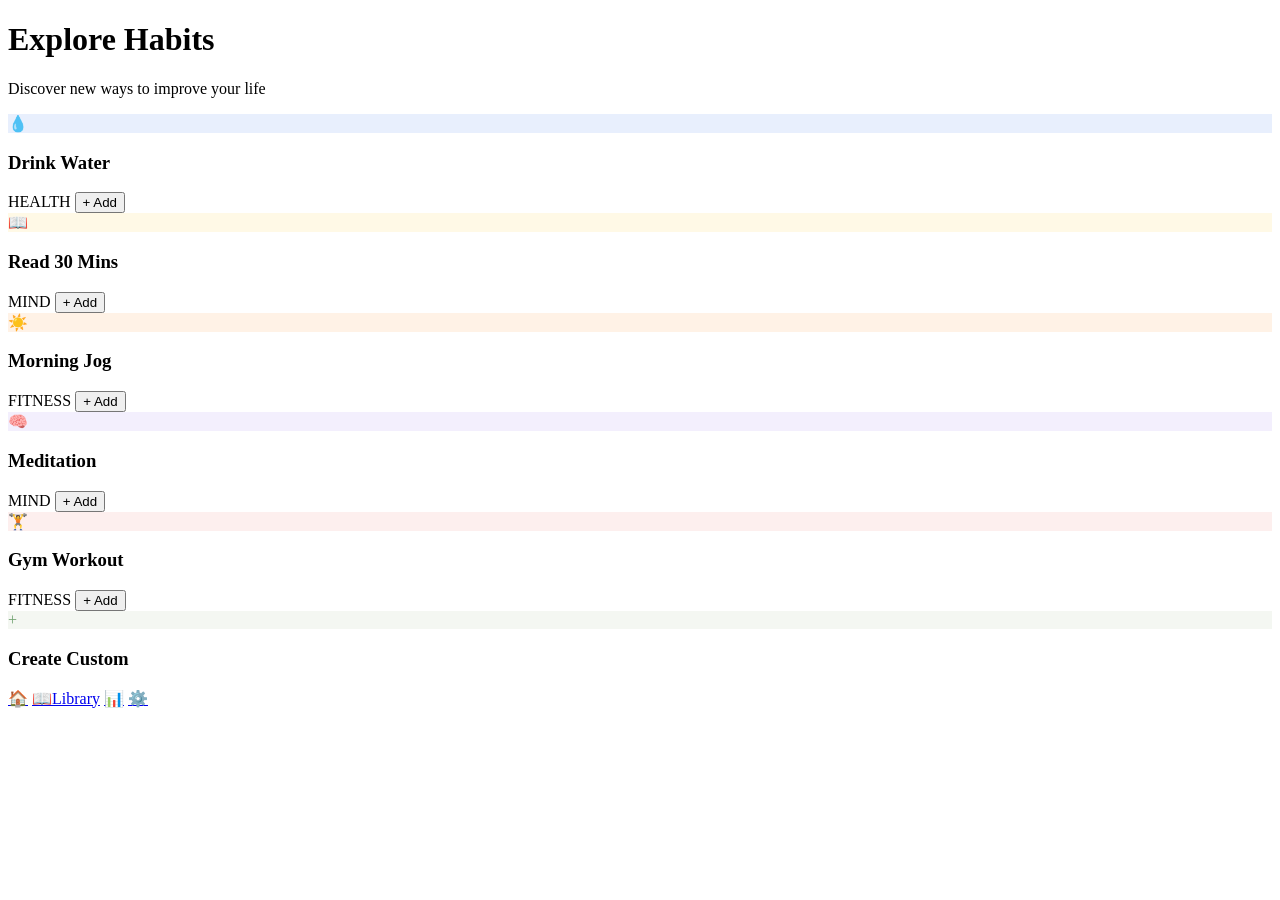
==== src/library.html @ f6397877 "first commit" ====
<!DOCTYPE html>
<html lang="en">
<head>
    <meta charset="UTF-8">
    <meta name="viewport" content="width=device-width, initial-scale=1.0">
    <title>Library | Eco Habit Tracker</title>
    <link rel="stylesheet" href="/css/library.css">
</head>
<body>

    <main class="container">
        <header>
            <h1>Explore Habits</h1>
            <p>Discover new ways to improve your life</p>
        </header>

        <div class="grid">
            <div class="card">
                <div class="icon" style="background:#e8effd; color:#4a90e2">💧</div>
                <h3>Drink Water</h3>
                <span class="tag">HEALTH</span>
                <button class="add">+ Add</button>
            </div>

            <div class="card">
                <div class="icon" style="background:#fff9e6; color:#f5a623">📖</div>
                <h3>Read 30 Mins</h3>
                <span class="tag">MIND</span>
                <button class="add">+ Add</button>
            </div>

            <div class="card">
                <div class="icon" style="background:#fff2e6; color:#f39c12">☀️</div>
                <h3>Morning Jog</h3>
                <span class="tag">FITNESS</span>
                <button class="add">+ Add</button>
            </div>

            <div class="card">
                <div class="icon" style="background:#f3effd; color:#9b59b6">🧠</div>
                <h3>Meditation</h3>
                <span class="tag">MIND</span>
                <button class="add">+ Add</button>
            </div>

            <div class="card">
                <div class="icon" style="background:#fdefee; color:#e74c3c">🏋️</div>
                <h3>Gym Workout</h3>
                <span class="tag">FITNESS</span>
                <button class="add">+ Add</button>
            </div>

            <div class="card custom">
                <div class="icon" style="background:#f4f7f2; color:#72a372">+</div>
                <h3>Create Custom</h3>
            </div>
        </div>

        <nav class="nav">
            <a href="index.html">🏠</a>
            <a href="library.html" class="active">📖<span>Library</span></a>
            <a href="progress.html">📊</a>
            <a href="settings.html">⚙️</a>
        </nav>
    </main>

</body>
</html>
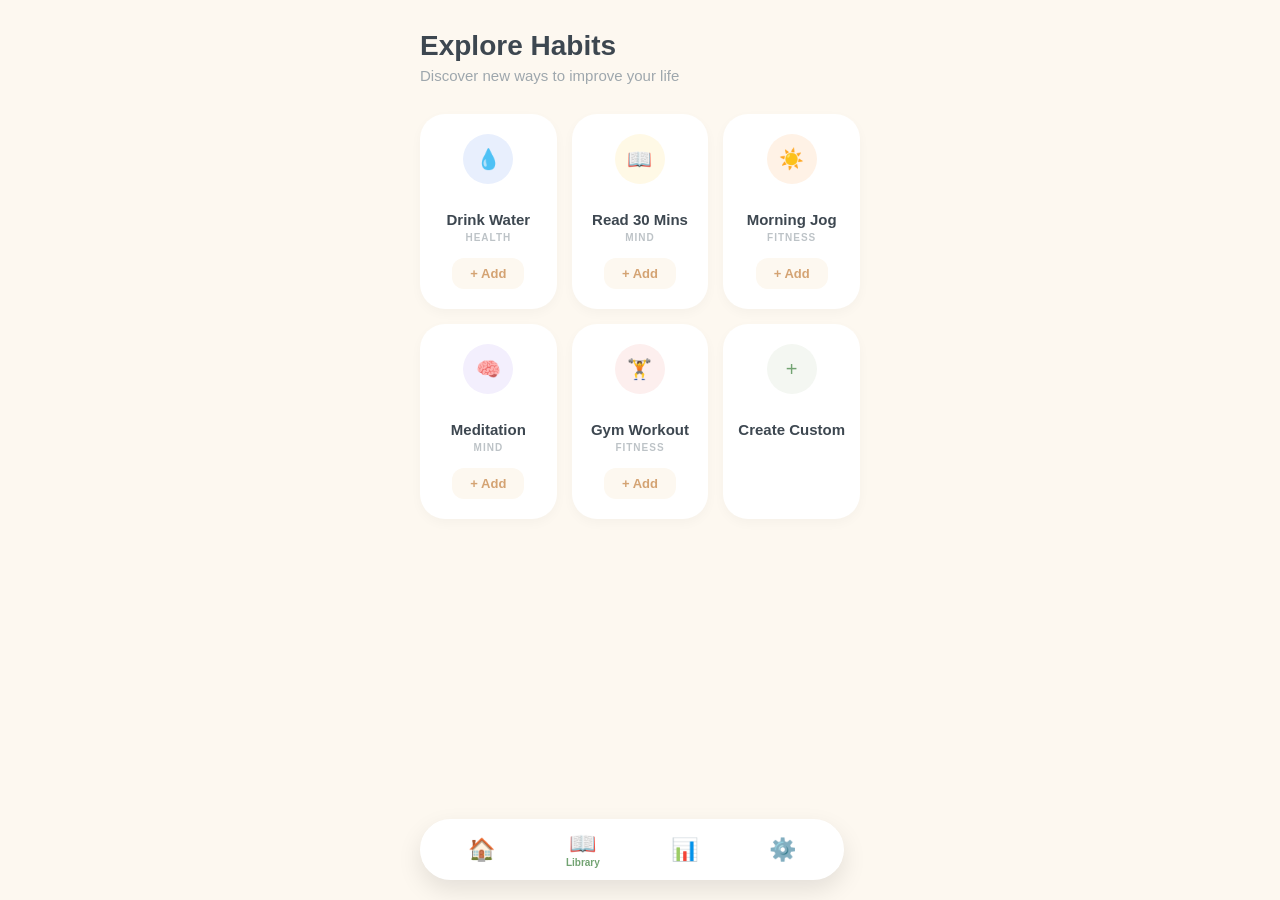
==== commit d53b2e17: "changed css link" ====
--- a/src/library.html
+++ b/src/library.html
@@ -4,7 +4,7 @@
     <meta charset="UTF-8">
     <meta name="viewport" content="width=device-width, initial-scale=1.0">
     <title>Library | Eco Habit Tracker</title>
-    <link rel="stylesheet" href="/css/library.css">
+    <link rel="stylesheet" href="/src/css/library.css">
 </head>
 <body>
 
--- a/src/css/library.css
+++ b/src/css/library.css
@@ -0,0 +1,98 @@
+body {
+    background: #fdf8f0;
+    margin: 0;
+    font-family:Arial, Helvetica, sans-serif;
+    display: flex;
+    justify-content: center;
+}
+
+.container {
+    width: 100%;
+    max-width: 480px;
+    padding: 30px 20px 100px 20px;
+    box-sizing: border-box;
+}
+
+h1 { color: #3d4750; margin: 0; font-size: 28px; font-weight: 800; }
+p { color: #9ea7ad; margin: 5px 0 30px 0; font-size: 15px; }
+
+.grid {
+    display: grid;
+    gap: 15px;
+}
+
+.card {
+    background: #ffffff;
+    border-radius: 25px;
+    padding: 20px 10px;
+    display: flex;
+    flex-direction: column;
+    align-items: center;
+    text-align: center;
+    box-shadow: 0 4px 12px rgba(0,0,0,0.03);
+}
+
+.custom {
+    border: 2px #e0e6e0;
+}
+
+.icon {
+    width: 50px;
+    height: 50px;
+    border-radius: 25px;
+    display: flex;
+    align-items: center;
+    justify-content: center;
+    font-size: 20px;
+    margin-bottom: 12px;
+}
+
+h3 { font-size: 15px; color: #3d4750; margin-bottom: 4px; }
+
+.tag {
+    color: #bdc3c7;
+    font-size: 10px;
+    font-weight: 700;
+    letter-spacing: 1px;
+    margin-bottom: 15px;
+}
+
+.add {
+    background: #fdf8f0;
+    border: none;
+    padding: 8px 18px;
+    border-radius: 12px;
+    color: #d4a373;
+    font-size: 13px;
+    font-weight: 700;
+}
+
+.nav {
+    position: fixed;
+    bottom: 20px;
+    width: 90%;
+    max-width: 400px;
+    background: #fff;
+    padding: 12px;
+    border-radius: 35px;
+    display: flex;
+    justify-content: space-around;
+    align-items: center;
+    box-shadow: 0 10px 25px rgba(0,0,0,0.1);
+}
+
+.nav a {
+    text-decoration: none;
+    font-size: 22px;
+    color: #bdc3c7;
+    display: flex;
+    flex-direction: column;
+    align-items: center;
+}
+
+.nav .active { color: #72a372; }
+.nav span { font-size: 10px; font-weight: 800; }
+
+@media (min-width: 600px) {
+    .grid { grid-template-columns: repeat(3, 1fr); }
+}
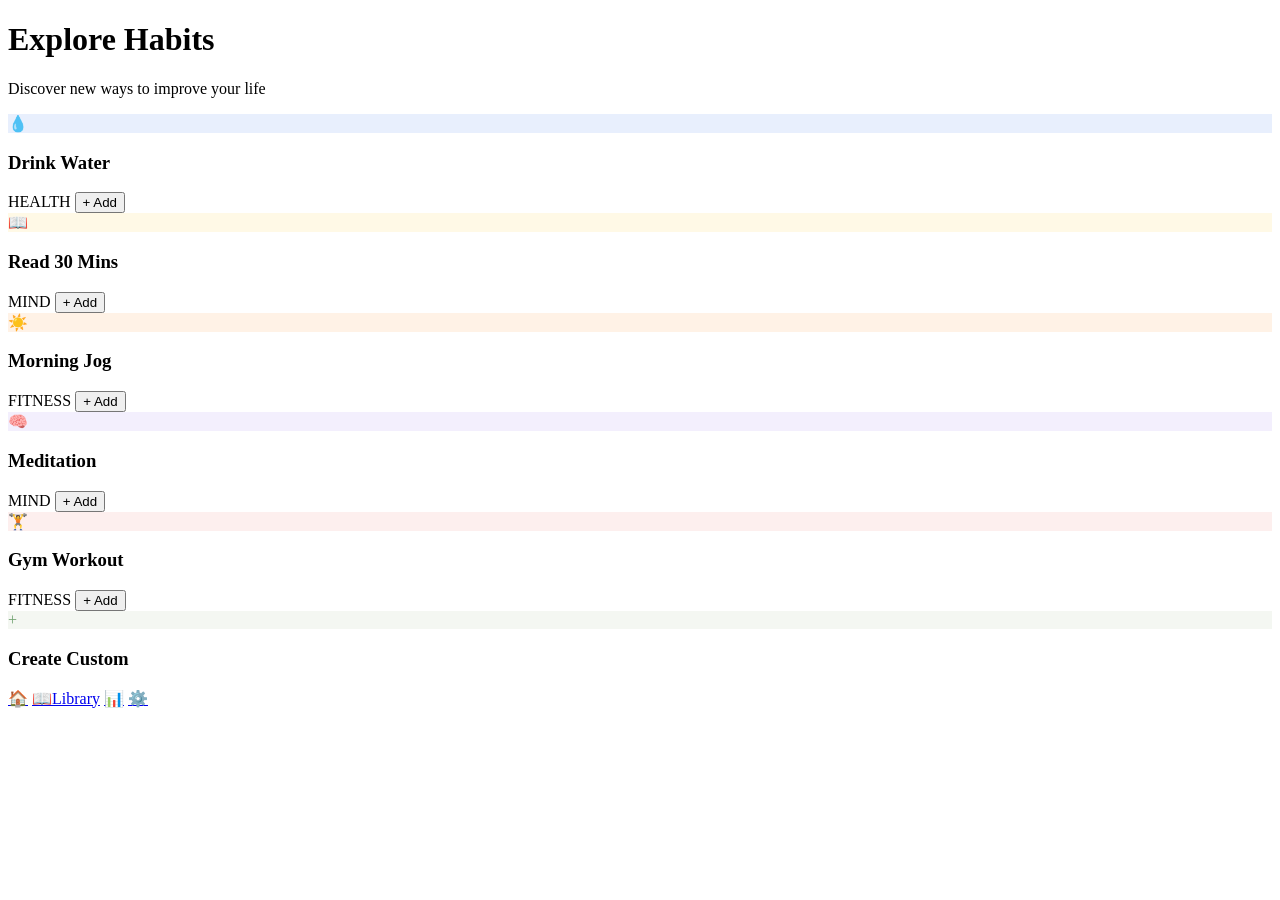
==== commit 9867583b: "changed file path" ====
--- a/src/library.html
+++ b/src/library.html
@@ -4,7 +4,7 @@
     <meta charset="UTF-8">
     <meta name="viewport" content="width=device-width, initial-scale=1.0">
     <title>Library | Eco Habit Tracker</title>
-    <link rel="stylesheet" href="/src/css/library.css">
+    <link rel="stylesheet" href="/css/index.css">
 </head>
 <body>
 
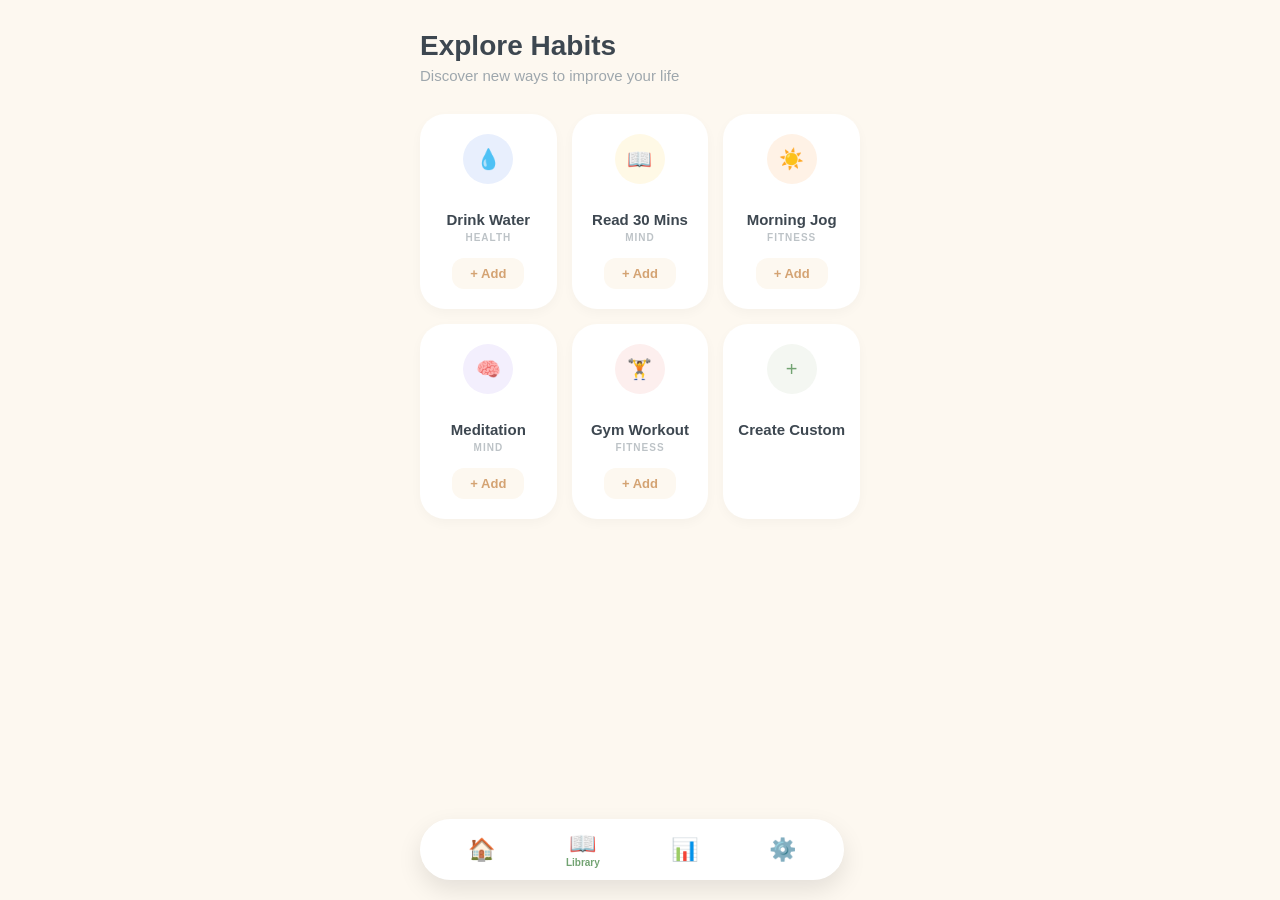
==== commit 1a5c1e1d: "changed file path" ====
--- a/src/library.html
+++ b/src/library.html
@@ -4,7 +4,7 @@
     <meta charset="UTF-8">
     <meta name="viewport" content="width=device-width, initial-scale=1.0">
     <title>Library | Eco Habit Tracker</title>
-    <link rel="stylesheet" href="/css/index.css">
+    <link rel="stylesheet" href="css/library.css">
 </head>
 <body>
 
--- a/src/css/library.css
+++ b/src/css/library.css
@@ -0,0 +1,98 @@
+body {
+    background: #fdf8f0;
+    margin: 0;
+    font-family:Arial, Helvetica, sans-serif;
+    display: flex;
+    justify-content: center;
+}
+
+.container {
+    width: 100%;
+    max-width: 480px;
+    padding: 30px 20px 100px 20px;
+    box-sizing: border-box;
+}
+
+h1 { color: #3d4750; margin: 0; font-size: 28px; font-weight: 800; }
+p { color: #9ea7ad; margin: 5px 0 30px 0; font-size: 15px; }
+
+.grid {
+    display: grid;
+    gap: 15px;
+}
+
+.card {
+    background: #ffffff;
+    border-radius: 25px;
+    padding: 20px 10px;
+    display: flex;
+    flex-direction: column;
+    align-items: center;
+    text-align: center;
+    box-shadow: 0 4px 12px rgba(0,0,0,0.03);
+}
+
+.custom {
+    border: 2px #e0e6e0;
+}
+
+.icon {
+    width: 50px;
+    height: 50px;
+    border-radius: 25px;
+    display: flex;
+    align-items: center;
+    justify-content: center;
+    font-size: 20px;
+    margin-bottom: 12px;
+}
+
+h3 { font-size: 15px; color: #3d4750; margin-bottom: 4px; }
+
+.tag {
+    color: #bdc3c7;
+    font-size: 10px;
+    font-weight: 700;
+    letter-spacing: 1px;
+    margin-bottom: 15px;
+}
+
+.add {
+    background: #fdf8f0;
+    border: none;
+    padding: 8px 18px;
+    border-radius: 12px;
+    color: #d4a373;
+    font-size: 13px;
+    font-weight: 700;
+}
+
+.nav {
+    position: fixed;
+    bottom: 20px;
+    width: 90%;
+    max-width: 400px;
+    background: #fff;
+    padding: 12px;
+    border-radius: 35px;
+    display: flex;
+    justify-content: space-around;
+    align-items: center;
+    box-shadow: 0 10px 25px rgba(0,0,0,0.1);
+}
+
+.nav a {
+    text-decoration: none;
+    font-size: 22px;
+    color: #bdc3c7;
+    display: flex;
+    flex-direction: column;
+    align-items: center;
+}
+
+.nav .active { color: #72a372; }
+.nav span { font-size: 10px; font-weight: 800; }
+
+@media (min-width: 600px) {
+    .grid { grid-template-columns: repeat(3, 1fr); }
+}
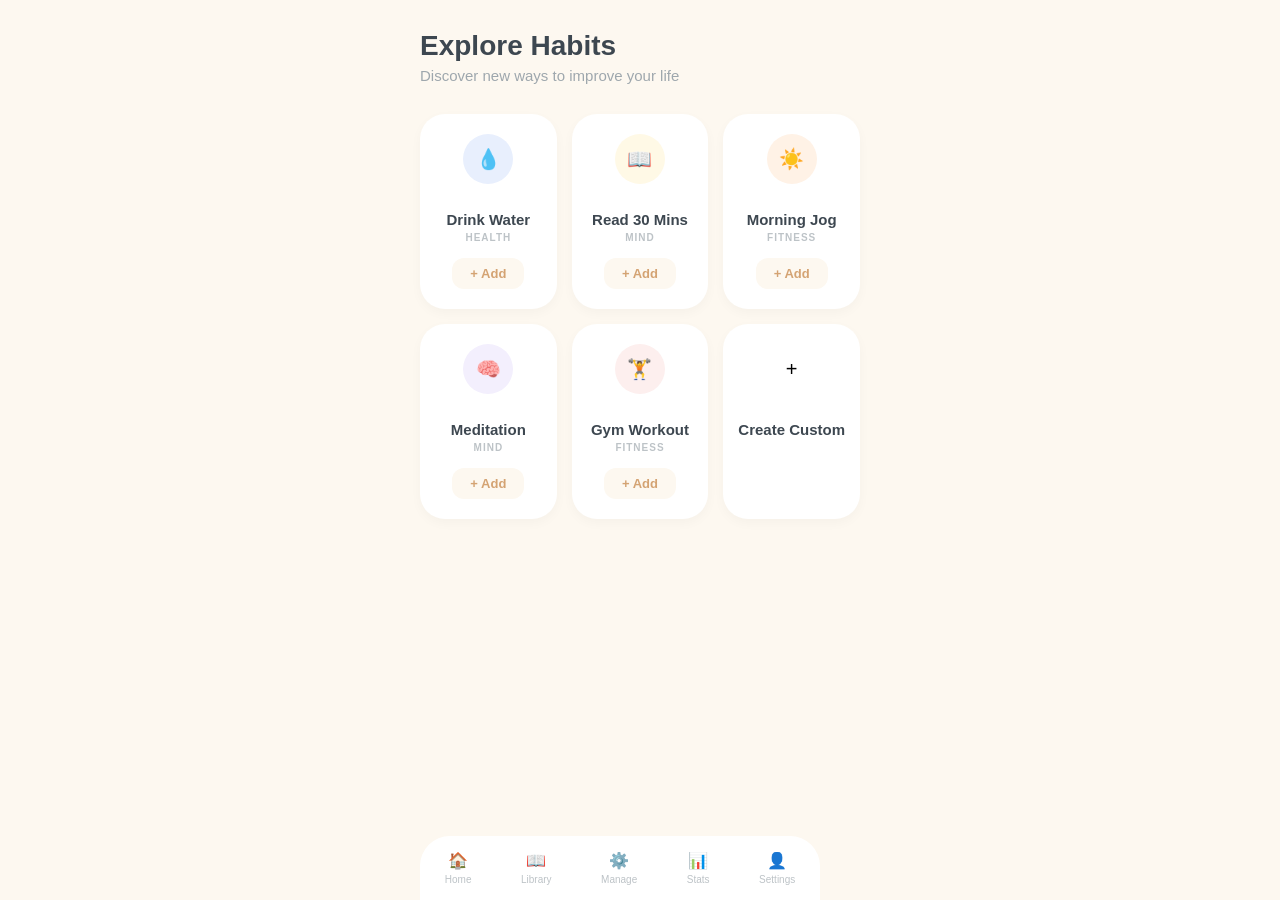
==== commit 05ec921d: "Update homepage layout and add Customise Habit and Add Habit features" ====
--- a/src/library.html
+++ b/src/library.html
@@ -50,19 +50,20 @@
                 <button class="add">+ Add</button>
             </div>
 
-            <div class="card custom">
-                <div class="icon" style="background:#f4f7f2; color:#72a372">+</div>
+            <div class="card custom" onclick="window.location.href='create-habit.html'">
+                <div class="icon">+</div>
                 <h3>Create Custom</h3>
             </div>
         </div>
 
-        <nav class="nav">
-            <a href="index.html">🏠</a>
-            <a href="library.html" class="active">📖<span>Library</span></a>
-            <a href="progress.html">📊</a>
-            <a href="settings.html">⚙️</a>
+        <nav class="navbar">
+            <a href="index.html">🏠<span>Home</span></a>
+            <a href="library.html">📖<span>Library</span></a>
+            <a href="manage-habits.html">⚙️<span>Manage</span></a>
+            <a href="progress.html">📊<span>Stats</span></a>
+            <a href="settings.html">👤<span>Settings</span></a>
         </nav>
     </main>
-
+    <script src="js/app.js"></script>
 </body>
 </html>
--- a/src/css/library.css
+++ b/src/css/library.css
@@ -67,31 +67,36 @@
     font-weight: 700;
 }
 
-.nav {
+.navbar {
     position: fixed;
-    bottom: 20px;
-    width: 90%;
+    bottom: 0px;
+    width: 100%;
     max-width: 400px;
-    background: #fff;
-    padding: 12px;
-    border-radius: 35px;
+    background-color: #ffffff;
     display: flex;
-    justify-content: space-around;
-    align-items: center;
-    box-shadow: 0 10px 25px rgba(0,0,0,0.1);
+    justify-content: space-around; 
+    padding-top: 15px;
+    padding-bottom: 15px;
+    border-top-left-radius: 30px;
+    border-top-right-radius: 30px;
 }
 
-.nav a {
+.navbar a {
     text-decoration: none;
-    font-size: 22px;
-    color: #bdc3c7;
     display: flex;
     flex-direction: column;
     align-items: center;
+    color: #bdc3c7;
 }
 
-.nav .active { color: #72a372; }
-.nav span { font-size: 10px; font-weight: 800; }
+.navbar a span {
+    font-size: 10px;
+    margin-top: 4px;
+}
+
+.navbar a.active {
+    color: #72a372;
+}
 
 @media (min-width: 600px) {
     .grid { grid-template-columns: repeat(3, 1fr); }
